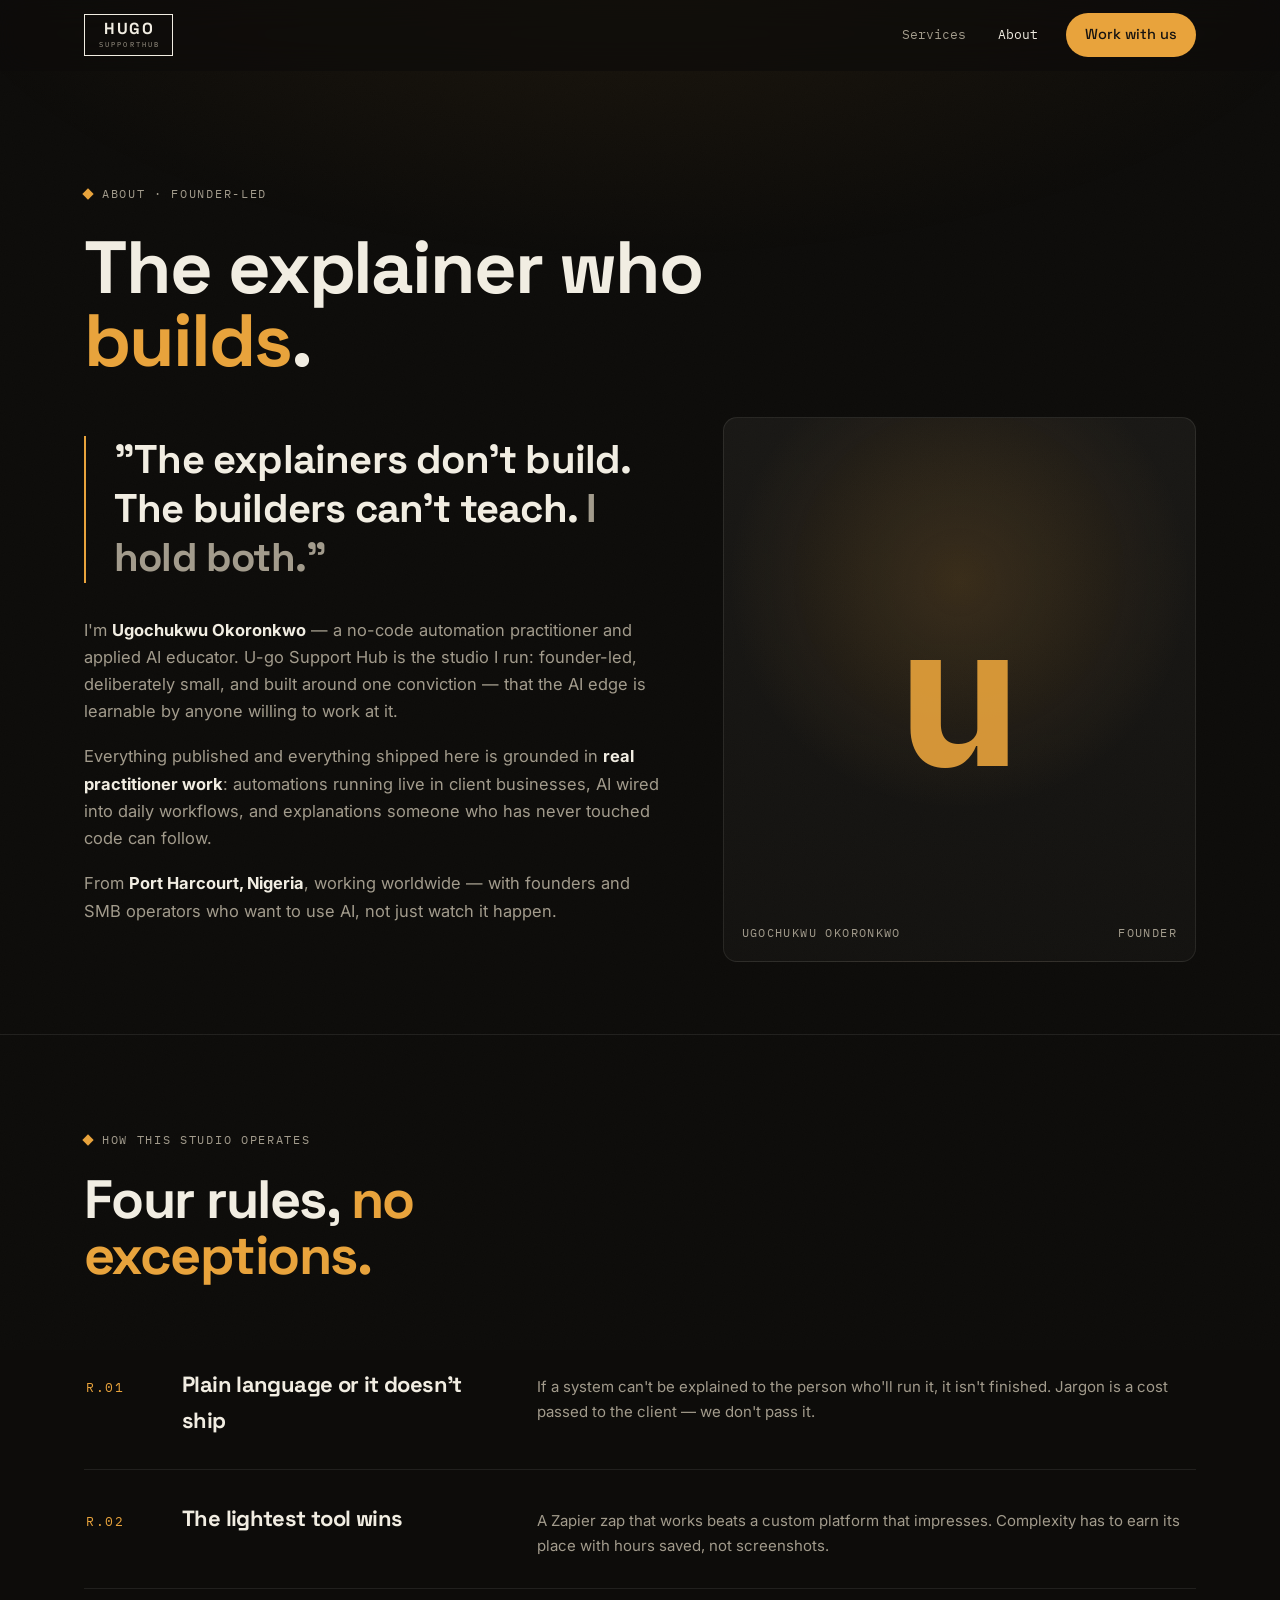
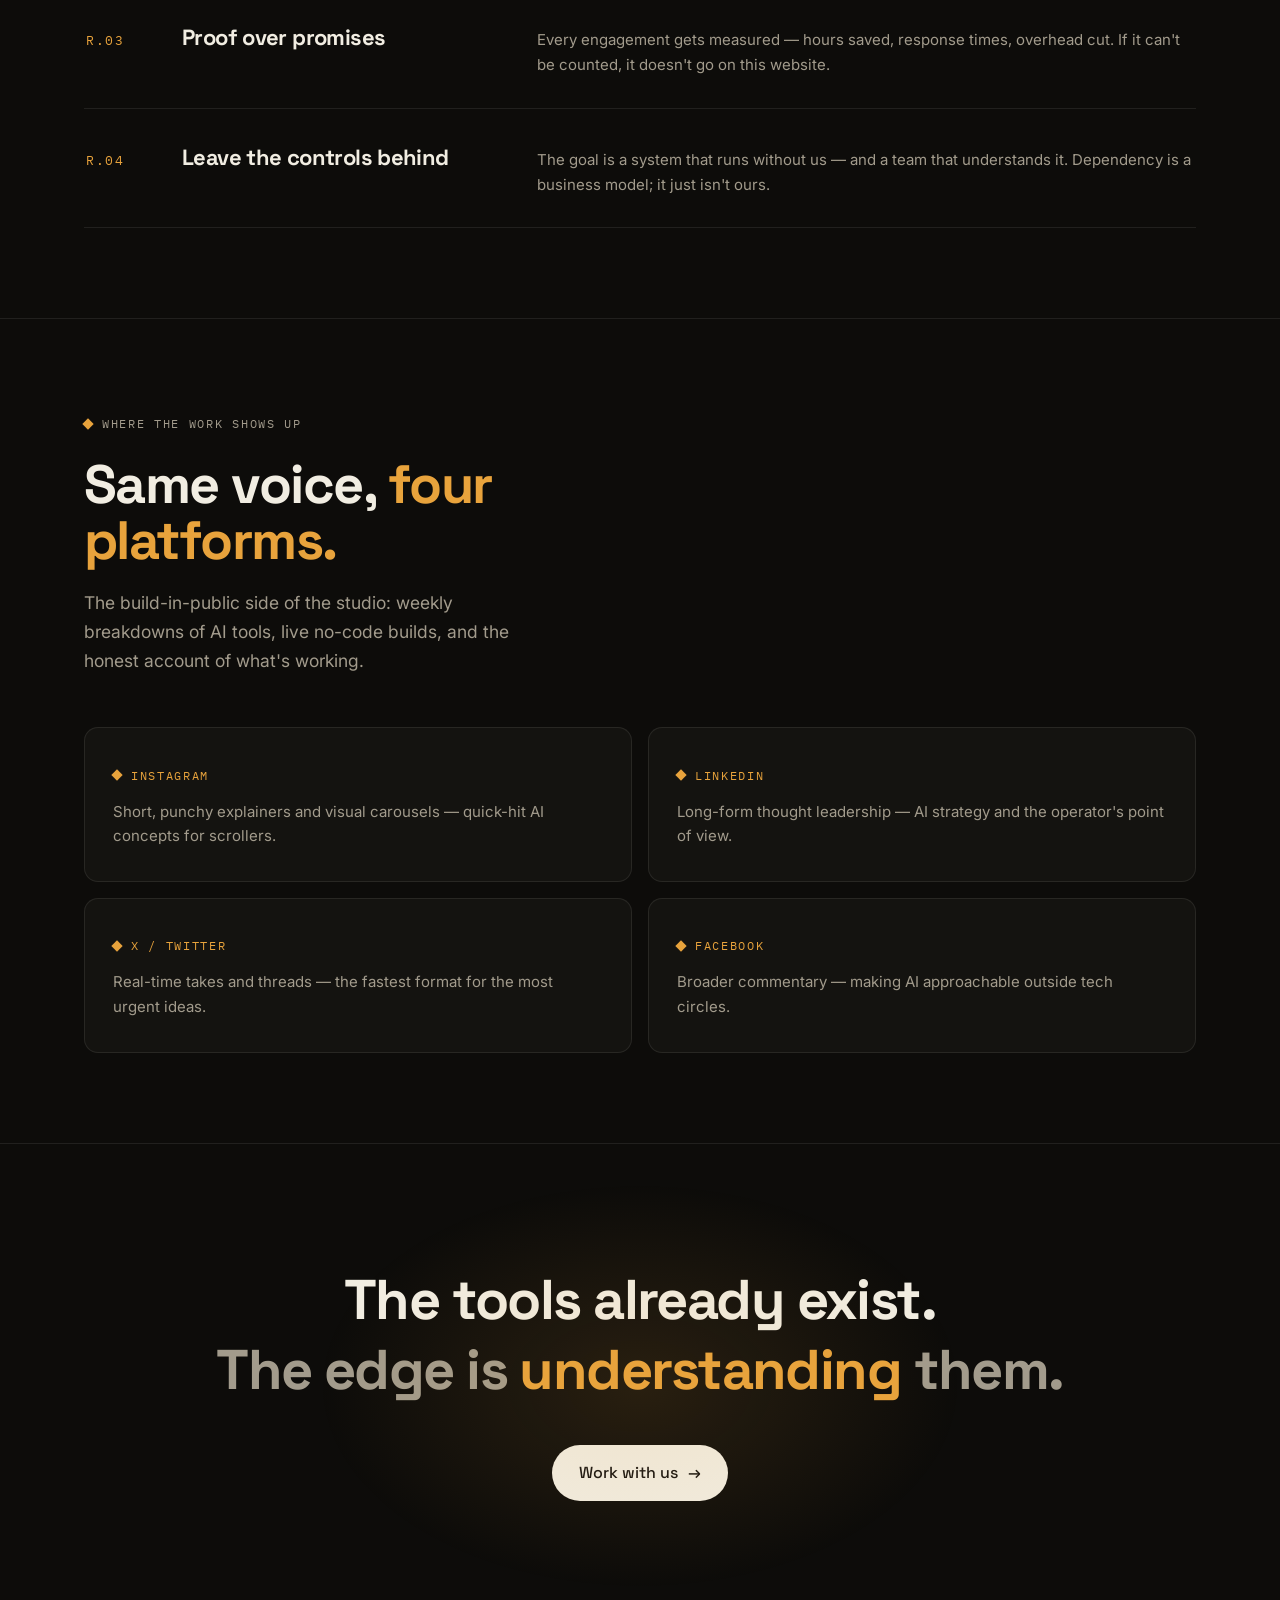
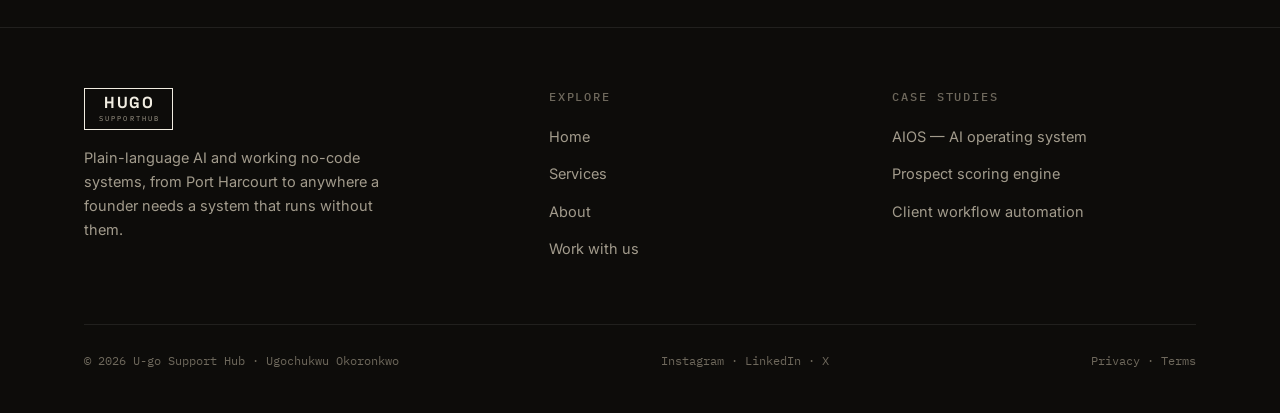
==== about.html @ bcd283c1 "Initial commit: Hugo SupportHub studio site Multi-page static site (no build step): Home, Services, " ====
<!DOCTYPE html>
<html lang="en">
<head>
<meta charset="UTF-8">
<meta name="viewport" content="width=device-width, initial-scale=1.0">
<title>About — U-go Support Hub</title>
<meta name="description" content="U-go Support Hub is founder-led by Ugochukwu Okoronkwo — an AI explainer and no-code builder helping operators use AI, not just read about it.">
<meta name="theme-color" content="#0D0C0A">
<link rel="icon" href="data:image/svg+xml,%3Csvg xmlns='http://www.w3.org/2000/svg' viewBox='0 0 100 100'%3E%3Crect width='100' height='100' rx='22' fill='%230D0C0A'/%3E%3Ctext x='50' y='68' font-family='monospace' font-size='52' font-weight='700' text-anchor='middle' fill='%23E8A33C'%3Eu%3C/text%3E%3C/svg%3E">
<link rel="preconnect" href="https://fonts.googleapis.com">
<link rel="preconnect" href="https://fonts.gstatic.com" crossorigin>
<link href="https://fonts.googleapis.com/css2?family=Space+Grotesk:wght@500;700&family=Inter:wght@400;500;600&family=IBM+Plex+Mono:wght@400;500&display=swap" rel="stylesheet">
<link rel="stylesheet" href="/assets/site.css">
</head>
<body>

<header>
  <div class="wrap nav">
    <a class="logo" href="/" aria-label="Hugo SupportHub — home"><span class="logo-frame"><b>HUGO</b><i>SUPPORTHUB</i></span></a>
    <nav class="nav-links" aria-label="Main">
      <a href="/services">Services</a>
      <a href="/about">About</a>
      <a class="nav-cta" href="/work-with-us">Work with us</a>
    </nav>
    <button class="menu-btn" type="button" aria-label="Open menu" aria-expanded="false" aria-controls="menuOverlay">
      <i></i><i></i><i></i>
    </button>
  </div>
</header>

<div class="menu-overlay" id="menuOverlay">
  <a href="/">Home</a>
  <a href="/services">Services</a>
  <a href="/about">About</a>
  <a class="m-cta" href="/work-with-us">Work with us →</a>
  <div class="m-foot"><span>HUGO SUPPORTHUB</span><span>PORT HARCOURT → WORLDWIDE</span></div>
</div>

<main>

  <section class="page-hero">
    <div class="wrap">
      <span class="eyebrow rv">About · founder-led</span>
      <h1 class="h-display rv rv-d1">The explainer who <em>builds</em>.</h1>
      <div class="about-hero-grid">
        <div class="rv rv-d2">
          <blockquote class="pull">"The explainers don't build. The builders can't teach. <span>I hold both."</span></blockquote>
          <div class="bio" style="margin-top:34px">
            <p>I'm <strong>Ugochukwu Okoronkwo</strong> — a no-code automation practitioner and applied AI educator. U-go Support Hub is the studio I run: founder-led, deliberately small, and built around one conviction — that the AI edge is learnable by anyone willing to work at it.</p>
            <p>Everything published and everything shipped here is grounded in <strong>real practitioner work</strong>: automations running live in client businesses, AI wired into daily workflows, and explanations someone who has never touched code can follow.</p>
            <p>From <strong>Port Harcourt, Nigeria</strong>, working worldwide — with founders and SMB operators who want to use AI, not just watch it happen.</p>
          </div>
        </div>
        <div class="portrait rv rv-d3" aria-hidden="true">
          <span class="big-u">u</span>
          <span class="tag"><span>UGOCHUKWU OKORONKWO</span><span>FOUNDER</span></span>
        </div>
      </div>
    </div>
  </section>

  <section>
    <div class="wrap">
      <div class="sec-head rv">
        <span class="eyebrow">How this studio operates</span>
        <h2 class="h-sec">Four rules, <em>no exceptions.</em></h2>
      </div>
      <div class="values">
        <div class="value-row rv"><span class="vn">R.01</span><h3>Plain language or it doesn't ship</h3><p>If a system can't be explained to the person who'll run it, it isn't finished. Jargon is a cost passed to the client — we don't pass it.</p></div>
        <div class="value-row rv"><span class="vn">R.02</span><h3>The lightest tool wins</h3><p>A Zapier zap that works beats a custom platform that impresses. Complexity has to earn its place with hours saved, not screenshots.</p></div>
        <div class="value-row rv"><span class="vn">R.03</span><h3>Proof over promises</h3><p>Every engagement gets measured — hours saved, response times, overhead cut. If it can't be counted, it doesn't go on this website.</p></div>
        <div class="value-row rv"><span class="vn">R.04</span><h3>Leave the controls behind</h3><p>The goal is a system that runs without us — and a team that understands it. Dependency is a business model; it just isn't ours.</p></div>
      </div>
    </div>
  </section>

  <section>
    <div class="wrap">
      <div class="sec-head rv">
        <span class="eyebrow">Where the work shows up</span>
        <h2 class="h-sec">Same voice, <em>four platforms.</em></h2>
        <p class="lede">The build-in-public side of the studio: weekly breakdowns of AI tools, live no-code builds, and the honest account of what's working.</p>
      </div>
      <div class="grid-2">
        <a class="card rv rv-d1" href="https://www.instagram.com/hugo_light_of_the_world" target="_blank" rel="noopener"><span class="eyebrow" style="color:var(--accent)">Instagram</span><p class="lede" style="margin-top:12px;font-size:15px">Short, punchy explainers and visual carousels — quick-hit AI concepts for scrollers.</p></a>
        <a class="card rv rv-d2" href="https://www.linkedin.com/in/ugochukwuokoronkwo" target="_blank" rel="noopener"><span class="eyebrow" style="color:var(--accent)">LinkedIn</span><p class="lede" style="margin-top:12px;font-size:15px">Long-form thought leadership — AI strategy and the operator's point of view.</p></a>
        <a class="card rv rv-d3" href="https://x.com/HugobossSleek" target="_blank" rel="noopener"><span class="eyebrow" style="color:var(--accent)">X / Twitter</span><p class="lede" style="margin-top:12px;font-size:15px">Real-time takes and threads — the fastest format for the most urgent ideas.</p></a>
        <a class="card rv rv-d4" href="https://www.facebook.com/share/18KutYke1B/" target="_blank" rel="noopener"><span class="eyebrow" style="color:var(--accent)">Facebook</span><p class="lede" style="margin-top:12px;font-size:15px">Broader commentary — making AI approachable outside tech circles.</p></a>
      </div>
    </div>
  </section>

  <!-- CTA BAND -->
  <section class="cta-band">
    <div class="wrap rv">
      <h2>The tools already exist.</h2>
      <h2>The edge is <em>understanding</em> them.</h2>
      <a class="btn btn-primary" href="/work-with-us">Work with us <span class="arr">→</span></a>
    </div>
  </section>

</main>

<footer>
  <div class="wrap">
    <div class="foot-grid">
      <div class="foot-brand foot">
        <a class="logo" href="/" aria-label="Hugo SupportHub — home"><span class="logo-frame"><b>HUGO</b><i>SUPPORTHUB</i></span></a>
        <p>Plain-language AI and working no-code systems, from Port Harcourt to anywhere a founder needs a system that runs without them.</p>
      </div>
      <div class="foot">
        <h4>Explore</h4>
        <ul>
          <li><a href="/">Home</a></li>
          <li><a href="/services">Services</a></li>
          <li><a href="/about">About</a></li>
          <li><a href="/work-with-us">Work with us</a></li>
        </ul>
      </div>
      <div class="foot">
        <h4>Case studies</h4>
        <ul>
          <li><a href="/case-study/aios">AIOS — AI operating system</a></li>
          <li><a href="/case-study/prospect-scoring">Prospect scoring engine</a></li>
          <li><a href="/case-study/client-workflows">Client workflow automation</a></li>
        </ul>
      </div>
    </div>
    <div class="foot-base">
      <span>© 2026 U-go Support Hub · Ugochukwu Okoronkwo</span>
      <span>
        <a href="https://www.instagram.com/hugo_light_of_the_world" target="_blank" rel="noopener">Instagram</a> ·
        <a href="https://www.linkedin.com/in/ugochukwuokoronkwo" target="_blank" rel="noopener">LinkedIn</a> ·
        <a href="https://x.com/HugobossSleek" target="_blank" rel="noopener">X</a>
      </span>
      <span><a href="/privacy">Privacy</a> · <a href="/terms">Terms</a></span>
    </div>
  </div>
</footer>

<script src="/assets/site.js"></script>
</body>
</html>
---- assets/site.css ----
/* ============================================================
   U-GO SUPPORT HUB — design system
   Warm charcoal · cream · amber. Space Grotesk / Inter / Plex Mono.
   Shared by every page; page-specific rules live at the bottom.
   ============================================================ */
:root{
  --bg:#0D0C0A;
  --bg-2:#12100C;
  --panel:rgba(241,237,226,.03);
  --panel-2:rgba(241,237,226,.055);
  --line:rgba(241,237,226,.09);
  --line-strong:rgba(241,237,226,.18);
  --cream:#F1EDE2;
  --muted:#A29B8C;
  --muted-2:#6E685C;
  --accent:#E8A33C;
  --accent-deep:#C77F1B;
  --accent-soft:rgba(232,163,60,.10);
  --accent-line:rgba(232,163,60,.38);

  --display:'Space Grotesk',system-ui,sans-serif;
  --body:'Inter',system-ui,-apple-system,sans-serif;
  --mono:'IBM Plex Mono',ui-monospace,'SF Mono',monospace;

  --max:1200px;
  --pad:clamp(20px,5vw,44px);
  --r:14px;
  --ease:cubic-bezier(.22,1,.36,1);
}
*{margin:0;padding:0;box-sizing:border-box}
html{scroll-behavior:smooth;-webkit-text-size-adjust:100%}
@media (prefers-reduced-motion:reduce){
  html{scroll-behavior:auto}
  *,*::before,*::after{animation:none!important;transition:none!important}
}
body{
  background:var(--bg);color:var(--cream);
  font-family:var(--body);font-size:16.5px;line-height:1.65;
  -webkit-font-smoothing:antialiased;overflow-x:hidden;
}
::selection{background:var(--accent);color:#181206}
img,svg{display:block;max-width:100%}
a{color:inherit;text-decoration:none}
button{font:inherit;color:inherit;background:none;border:none;cursor:pointer}
a:focus-visible,button:focus-visible,input:focus-visible,select:focus-visible,textarea:focus-visible{
  outline:2px solid var(--accent);outline-offset:3px;border-radius:6px;
}
.wrap{max-width:var(--max);margin:0 auto;padding-left:var(--pad);padding-right:var(--pad)}

/* film grain + top warmth — the room tone of the whole site */
body::before{
  content:"";position:fixed;inset:0;z-index:0;pointer-events:none;
  background:radial-gradient(90% 55% at 50% -5%,rgba(232,163,60,.07),transparent 62%);
}
body::after{
  content:"";position:fixed;inset:-50%;z-index:0;pointer-events:none;opacity:.30;
  background-image:url("data:image/svg+xml,%3Csvg xmlns='http://www.w3.org/2000/svg' width='240' height='240'%3E%3Cfilter id='n'%3E%3CfeTurbulence type='fractalNoise' baseFrequency='.9' numOctaves='2' stitchTiles='stitch'/%3E%3CfeColorMatrix values='0 0 0 0 0.95 0 0 0 0 0.93 0 0 0 0 0.88 0 0 0 .05 0'/%3E%3C/filter%3E%3Crect width='240' height='240' filter='url(%23n)'/%3E%3C/svg%3E");
  animation:grain 1.4s steps(4) infinite;
}
@keyframes grain{
  0%,100%{transform:translate(0,0)}25%{transform:translate(-2%,1.6%)}
  50%{transform:translate(1.4%,-1.2%)}75%{transform:translate(-1%, -2%)}
}
header,main,footer{position:relative;z-index:1}

/* ---------- type ---------- */
h1,h2,h3{font-family:var(--display);font-weight:700;letter-spacing:-.028em}
.eyebrow{
  display:inline-flex;align-items:center;gap:10px;
  font-family:var(--mono);font-size:12px;letter-spacing:.14em;text-transform:uppercase;
  color:var(--muted);
}
.eyebrow::before{
  content:"";width:8px;height:8px;background:var(--accent);
  transform:rotate(45deg);flex:0 0 8px;
}
.h-display{font-size:clamp(42px,7vw,88px);line-height:.98}
.h-sec{font-size:clamp(30px,4.4vw,54px);line-height:1.04;margin-top:20px}
.h-sec em,.h-display em{font-style:normal;color:var(--accent)}
.lede{margin-top:20px;max-width:60ch;color:var(--muted);font-size:17.5px}
.lede strong{color:var(--cream);font-weight:600}

/* ---------- buttons ---------- */
.btn{
  display:inline-flex;align-items:center;gap:10px;
  font-family:var(--display);font-weight:500;font-size:16px;letter-spacing:0;
  padding:14px 26px;border-radius:999px;border:1px solid transparent;
  transition:transform .2s var(--ease),background .2s,border-color .2s,color .2s,box-shadow .2s;
}
.btn .arr{transition:transform .2s var(--ease)}
.btn:hover .arr{transform:translateX(4px)}
.btn-primary{background:var(--cream);color:#161310}
.btn-primary:hover{background:#fff;transform:translateY(-2px);box-shadow:0 16px 40px rgba(0,0,0,.5)}
.btn-ghost{border-color:var(--line-strong);color:var(--cream);background:transparent}
.btn-ghost:hover{border-color:var(--accent-line);color:var(--accent)}

/* ---------- header / nav ---------- */
header{
  position:sticky;top:0;z-index:70;
  background:rgba(13,12,10,.7);backdrop-filter:blur(16px) saturate(130%);
  border-bottom:1px solid transparent;transition:border-color .25s;
}
header.scrolled{border-bottom-color:var(--line)}
.nav{display:flex;align-items:center;justify-content:space-between;height:70px}
.logo{display:flex;align-items:center}
.logo-frame{
  display:flex;flex-direction:column;align-items:center;
  border:1.5px solid var(--cream);padding:6px 14px 7px;line-height:1;
  transition:border-color .2s,transform .2s var(--ease);
}
.logo:hover .logo-frame{border-color:var(--accent);transform:translateY(-1px)}
.logo-frame b{font-family:var(--display);font-weight:700;font-size:16px;letter-spacing:.10em;margin-right:-.10em}
.logo-frame i{font-style:normal;font-family:var(--mono);font-size:7px;letter-spacing:.30em;color:var(--muted);margin-top:4px;margin-right:-.30em}
.nav-links{display:flex;align-items:center;gap:4px}
.nav-links a:not(.nav-cta){
  font-family:var(--mono);font-size:13px;color:var(--muted);
  padding:9px 14px;border-radius:9px;transition:color .15s,background .15s;
}
.nav-links a:not(.nav-cta):hover{color:var(--cream);background:var(--panel)}
.nav-links a.active{color:var(--cream)}
.nav-cta{
  font-family:var(--display);font-weight:500;font-size:14.5px;
  color:#161310;background:var(--accent);
  padding:10px 19px;border-radius:999px;margin-left:10px;
  transition:transform .18s var(--ease),background .18s;
}
.nav-cta:hover{background:#F4B558;transform:translateY(-1px)}

/* hamburger → X morph */
.menu-btn{
  display:none;width:42px;height:42px;border-radius:11px;margin-left:12px;
  border:1px solid var(--line);background:var(--panel);
  place-items:center;position:relative;z-index:90;
}
.menu-btn i{
  position:absolute;left:11px;right:11px;height:1.8px;background:var(--cream);
  border-radius:2px;transition:transform .32s var(--ease),opacity .2s;
}
.menu-btn i:nth-child(1){top:14px}
.menu-btn i:nth-child(2){top:20px}
.menu-btn i:nth-child(3){top:26px}
body.menu-open .menu-btn i:nth-child(1){transform:translateY(6px) rotate(45deg)}
body.menu-open .menu-btn i:nth-child(2){opacity:0}
body.menu-open .menu-btn i:nth-child(3){transform:translateY(-6px) rotate(-45deg)}

/* fullscreen overlay menu */
.menu-overlay{
  position:fixed;inset:0;z-index:80;background:rgba(13,12,10,.97);
  backdrop-filter:blur(20px);
  display:flex;flex-direction:column;justify-content:center;padding:0 var(--pad);
  opacity:0;visibility:hidden;transition:opacity .35s var(--ease),visibility 0s .35s;
}
body.menu-open .menu-overlay{opacity:1;visibility:visible;transition:opacity .35s var(--ease)}
.menu-overlay a{
  font-family:var(--display);font-weight:700;letter-spacing:-.02em;
  font-size:clamp(34px,9vw,56px);line-height:1.28;color:var(--muted);
  transform:translateY(26px);opacity:0;
  transition:transform .5s var(--ease),opacity .5s var(--ease),color .2s;
}
.menu-overlay a:hover,.menu-overlay a.active{color:var(--cream)}
.menu-overlay a.m-cta{color:var(--accent)}
body.menu-open .menu-overlay a{transform:none;opacity:1}
body.menu-open .menu-overlay a:nth-child(1){transition-delay:.06s}
body.menu-open .menu-overlay a:nth-child(2){transition-delay:.12s}
body.menu-open .menu-overlay a:nth-child(3){transition-delay:.18s}
body.menu-open .menu-overlay a:nth-child(4){transition-delay:.24s}
body.menu-open .menu-overlay a:nth-child(5){transition-delay:.30s}
.menu-overlay .m-foot{
  position:absolute;bottom:34px;left:var(--pad);right:var(--pad);
  display:flex;justify-content:space-between;gap:14px;flex-wrap:wrap;
  font-family:var(--mono);font-size:12px;color:var(--muted-2);letter-spacing:.08em;
}
@media(max-width:860px){
  .nav-links{display:none}
  .menu-btn{display:grid}
}

/* ---------- sections ---------- */
section{padding:clamp(72px,10vh,120px) 0;border-bottom:1px solid var(--line)}
.sec-head{max-width:46ch}
.sec-head.center{margin:0 auto;text-align:center}
.center .lede{margin-left:auto;margin-right:auto}

/* ---------- reveal system ---------- */
.rv{opacity:0;transform:translateY(30px);transition:opacity .85s var(--ease),transform .85s var(--ease)}
.rv.in{opacity:1;transform:none}
.rv-d1{transition-delay:.08s}.rv-d2{transition-delay:.16s}
.rv-d3{transition-delay:.24s}.rv-d4{transition-delay:.32s}
@media (prefers-reduced-motion:reduce){.rv{opacity:1;transform:none}}

/* ---------- ticker ---------- */
.ticker{
  border-top:1px solid var(--line);border-bottom:1px solid var(--line);
  overflow:hidden;padding:17px 0;white-space:nowrap;
  -webkit-mask-image:linear-gradient(90deg,transparent,#000 10%,#000 90%,transparent);
          mask-image:linear-gradient(90deg,transparent,#000 10%,#000 90%,transparent);
}
.ticker-track{display:inline-block;animation:tick 40s linear infinite}
.ticker:hover .ticker-track{animation-play-state:paused}
.ticker-track span{
  font-family:var(--mono);font-size:13px;letter-spacing:.12em;color:var(--muted-2);
  text-transform:uppercase;
}
.ticker-track i{font-style:normal;color:var(--accent);margin:0 20px}
@keyframes tick{from{transform:translateX(0)}to{transform:translateX(-50%)}}

/* ---------- cards ---------- */
.card{
  background:var(--panel);border:1px solid var(--line);border-radius:var(--r);
  padding:32px 28px;transition:transform .25s var(--ease),border-color .25s,background .25s;
}
.card:hover{transform:translateY(-4px);border-color:var(--line-strong);background:var(--panel-2)}
.grid-3{display:grid;grid-template-columns:repeat(3,1fr);gap:16px;margin-top:52px}
.grid-2{display:grid;grid-template-columns:1fr 1fr;gap:16px;margin-top:52px}
@media(max-width:900px){.grid-3{grid-template-columns:1fr}.grid-2{grid-template-columns:1fr}}

/* ---------- stats ---------- */
.stats{display:grid;grid-template-columns:repeat(4,1fr);gap:0;margin-top:56px;border:1px solid var(--line);border-radius:var(--r);overflow:hidden}
.stats>div{padding:34px 26px;border-left:1px solid var(--line)}
.stats>div:first-child{border-left:none}
.stats .num{font-family:var(--display);font-weight:700;font-size:clamp(34px,3.6vw,50px);letter-spacing:-.03em;color:var(--accent)}
.stats .lbl{font-family:var(--mono);font-size:12px;letter-spacing:.1em;text-transform:uppercase;color:var(--muted);margin-top:8px}
@media(max-width:900px){
  .stats{grid-template-columns:1fr 1fr}
  .stats>div:nth-child(3){border-left:none}
  .stats>div:nth-child(n+3){border-top:1px solid var(--line)}
}

/* ---------- FAQ accordion ---------- */
.faq{margin-top:52px;border-top:1px solid var(--line)}
.faq-item{border-bottom:1px solid var(--line)}
.faq-q{
  width:100%;display:flex;align-items:center;justify-content:space-between;gap:20px;
  text-align:left;padding:26px 4px;
  font-family:var(--display);font-weight:500;font-size:clamp(17px,2vw,21px);letter-spacing:-.01em;
  transition:color .2s;
}
.faq-q:hover{color:var(--accent)}
.faq-q .ind{
  flex:0 0 34px;height:34px;border:1px solid var(--line-strong);border-radius:50%;
  display:grid;place-items:center;position:relative;transition:transform .35s var(--ease),border-color .2s;
}
.faq-q .ind::before,.faq-q .ind::after{
  content:"";position:absolute;background:var(--cream);transition:background .2s;
}
.faq-q .ind::before{width:12px;height:1.6px}
.faq-q .ind::after{width:1.6px;height:12px}
.faq-item.open .faq-q .ind{transform:rotate(135deg);border-color:var(--accent-line)}
.faq-item.open .faq-q .ind::before,.faq-item.open .faq-q .ind::after{background:var(--accent)}
.faq-a{max-height:0;overflow:hidden;transition:max-height .45s var(--ease)}
.faq-a p{padding:0 4px 28px;color:var(--muted);max-width:68ch}
.faq-a p strong{color:var(--cream)}

/* ---------- CTA band (every page, pre-footer) ---------- */
.cta-band{text-align:center;padding:clamp(90px,14vh,150px) 0;border-bottom:1px solid var(--line);position:relative;overflow:hidden}
.cta-band::before{
  content:"";position:absolute;left:50%;top:50%;transform:translate(-50%,-50%);
  width:min(920px,120vw);height:120%;pointer-events:none;
  background:radial-gradient(closest-side,rgba(232,163,60,.13),transparent 70%);
}
.cta-band h2{font-size:clamp(30px,4.6vw,56px);line-height:1.08;max-width:24ch;margin:0 auto}
.cta-band h2+h2{color:var(--muted);margin-top:10px}
.cta-band h2 em{font-style:normal;color:var(--accent)}
.cta-band .btn{margin-top:44px}

/* ---------- footer ---------- */
footer{padding:60px 0 42px}
.foot-grid{display:grid;grid-template-columns:1.4fr 1fr 1fr;gap:40px}
.foot-brand p{color:var(--muted);font-size:14.5px;max-width:34ch;margin-top:16px}
.foot h4{font-family:var(--mono);font-size:11.5px;font-weight:500;letter-spacing:.16em;text-transform:uppercase;color:var(--muted-2);margin-bottom:16px}
.foot ul{list-style:none}
.foot li{margin-bottom:10px}
.foot li a{font-size:14.5px;color:var(--muted);transition:color .15s}
.foot li a:hover{color:var(--accent)}
.foot-base{
  display:flex;justify-content:space-between;gap:16px;flex-wrap:wrap;
  margin-top:52px;padding-top:26px;border-top:1px solid var(--line);
  font-family:var(--mono);font-size:12px;color:var(--muted-2);
}
.foot-base a{color:var(--muted-2)}
.foot-base a:hover{color:var(--accent)}
@media(max-width:760px){.foot-grid{grid-template-columns:1fr;gap:34px}}

/* ============================================================
   HOME
   ============================================================ */
.hero{
  min-height:calc(88svh - 70px);display:grid;align-items:center;
  padding:clamp(56px,8vh,96px) 0;border-bottom:1px solid var(--line);position:relative;
}
.hero .h-display{max-width:14ch;margin-top:26px}
.hero .lede{font-size:clamp(17px,1.6vw,20px)}
.hero-ctas{display:flex;gap:14px;flex-wrap:wrap;margin-top:40px}
.hero-side{
  position:absolute;right:var(--pad);bottom:clamp(48px,7vh,80px);
  font-family:var(--mono);font-size:12px;letter-spacing:.1em;color:var(--muted-2);
  text-align:right;line-height:2.1;text-transform:uppercase;
}
.hero-side b{color:var(--muted);font-weight:500}
@media(max-width:900px){.hero-side{display:none}}

/* staggered word reveal in hero h1 */
.hero .h-display .w{display:inline-block;overflow:hidden;vertical-align:bottom}
.hero .h-display .w>span{display:inline-block;transform:translateY(110%);transition:transform .9s var(--ease);transition-delay:calc(var(--i)*.07s)}
body.ready .hero .h-display .w>span{transform:none}
@media (prefers-reduced-motion:reduce){.hero .h-display .w>span{transform:none}}

/* story: oversized stacked lines */
.story .line{
  font-family:var(--display);font-weight:700;letter-spacing:-.028em;
  font-size:clamp(28px,5vw,62px);line-height:1.12;
  color:var(--muted-2);max-width:22ch;
  opacity:.22;transform:translateY(22px);
  transition:opacity .7s var(--ease),transform .7s var(--ease),color .7s var(--ease);
}
.story .line+.line{margin-top:30px}
.story .line.in{opacity:1;transform:none;color:var(--cream)}
.story .line.pivot.in{color:var(--accent)}
.story .line small{display:block;font-family:var(--mono);font-weight:400;font-size:13px;letter-spacing:.12em;text-transform:uppercase;color:var(--muted-2);margin-bottom:12px}

/* pillars */
.pillar-card{display:flex;flex-direction:column;padding:0;overflow:hidden}
.pillar-art{
  height:190px;border-bottom:1px solid var(--line);position:relative;
  background:linear-gradient(180deg,rgba(232,163,60,.045),transparent);
  display:grid;place-items:center;
}
.pillar-art svg{width:78%;height:78%;overflow:visible}
.pillar-body{padding:28px 26px 30px;display:flex;flex-direction:column;flex:1}
.pillar-body .step{font-family:var(--mono);font-size:12px;letter-spacing:.14em;color:var(--accent)}
.pillar-body h3{font-size:24px;margin:12px 0 10px}
.pillar-body p{color:var(--muted);font-size:15px;flex:1}
.pillar-body a{font-family:var(--mono);font-size:13px;color:var(--cream);margin-top:22px;display:inline-flex;gap:8px;align-items:center}
.pillar-body a:hover{color:var(--accent)}

/* pillar SVG animation primitives (run when .anim added) */
.draw{stroke-dasharray:var(--len,300);stroke-dashoffset:var(--len,300)}
.anim .draw{animation:draw 1.6s var(--ease) forwards}
@keyframes draw{to{stroke-dashoffset:0}}
.anim .blink{animation:blink 2.4s ease-in-out infinite}
@keyframes blink{0%,100%{opacity:1}50%{opacity:.25}}
.anim .floaty{animation:floaty 5s ease-in-out infinite}
@keyframes floaty{0%,100%{transform:translateY(0)}50%{transform:translateY(-7px)}}
.anim .spin-slow{animation:spinS 14s linear infinite;transform-origin:center;transform-box:fill-box}
@keyframes spinS{to{transform:rotate(360deg)}}

/* case-study preview cards */
.cs-card{padding:0;overflow:hidden;display:flex;flex-direction:column}
.cs-card .cs-top{
  padding:22px 26px;border-bottom:1px solid var(--line);
  display:flex;justify-content:space-between;align-items:center;
  font-family:var(--mono);font-size:12px;letter-spacing:.1em;color:var(--muted-2);text-transform:uppercase;
}
.cs-card .cs-top b{color:var(--accent);font-weight:500}
.cs-card .cs-body{padding:26px;display:flex;flex-direction:column;flex:1}
.cs-card h3{font-size:21px;line-height:1.25;letter-spacing:-.015em}
.cs-card p{color:var(--muted);font-size:14.5px;margin-top:12px;flex:1}
.cs-card .cs-metric{
  margin-top:24px;padding-top:20px;border-top:1px dashed var(--line);
  font-family:var(--mono);font-size:13px;color:var(--muted);
}
.cs-card .cs-metric b{color:var(--accent);font-weight:500;font-size:19px;margin-right:8px}
.cs-card .go{font-family:var(--mono);font-size:13px;color:var(--cream);margin-top:20px;display:flex;gap:8px;align-items:center}
.cs-card:hover .go{color:var(--accent)}

/* ============================================================
   SERVICES
   ============================================================ */
.page-hero{padding:clamp(80px,12vh,130px) 0 clamp(56px,8vh,90px);border-bottom:1px solid var(--line)}
.page-hero .h-display{max-width:17ch;margin-top:26px;font-size:clamp(38px,6vw,74px)}
.svc-jump{display:flex;gap:10px;flex-wrap:wrap;margin-top:38px}
.svc-jump a{
  font-family:var(--mono);font-size:13px;color:var(--muted);
  border:1px solid var(--line);border-radius:999px;padding:10px 18px;
  transition:color .2s,border-color .2s;
}
.svc-jump a:hover{color:var(--accent);border-color:var(--accent-line)}
.svc{scroll-margin-top:90px}
.svc-grid{display:grid;grid-template-columns:.9fr 1.1fr;gap:60px;align-items:start;margin-top:8px}
.svc-grid .sticky{position:sticky;top:110px}
.svc-num{font-family:var(--mono);font-size:13px;letter-spacing:.16em;color:var(--accent)}
.svc h2{font-size:clamp(34px,4.6vw,58px);margin-top:14px}
.svc .svc-tag{margin-top:18px;color:var(--muted);font-size:16.5px;max-width:44ch}
.svc-list{list-style:none;margin-top:6px}
.svc-list li{
  padding:24px 2px;border-bottom:1px solid var(--line);
  display:grid;grid-template-columns:30px 1fr;gap:16px;align-items:start;
}
.svc-list li .n{font-family:var(--mono);font-size:12px;color:var(--muted-2);padding-top:5px}
.svc-list li h4{font-family:var(--display);font-weight:500;font-size:18px;letter-spacing:-.01em}
.svc-list li p{color:var(--muted);font-size:14.5px;margin-top:6px}
.svc-out{
  margin-top:34px;padding:22px 24px;border:1px dashed var(--line-strong);border-radius:var(--r);
  font-family:var(--mono);font-size:13.5px;color:var(--muted);line-height:1.9;
}
.svc-out b{color:var(--accent);font-weight:500}
@media(max-width:900px){.svc-grid{grid-template-columns:1fr;gap:30px}.svc-grid .sticky{position:static}}

/* ============================================================
   ABOUT
   ============================================================ */
.about-hero-grid{display:grid;grid-template-columns:1.1fr .9fr;gap:60px;align-items:center;margin-top:40px}
.portrait{
  aspect-ratio:4/4.6;border-radius:var(--r);border:1px solid var(--line);
  background:
    radial-gradient(70% 60% at 50% 30%,rgba(232,163,60,.16),transparent 70%),
    linear-gradient(180deg,var(--panel-2),var(--panel));
  display:grid;place-items:center;position:relative;overflow:hidden;
}
.portrait .big-u{
  font-family:var(--mono);font-weight:700;font-size:clamp(120px,16vw,220px);color:var(--accent);
  line-height:1;opacity:.9;
}
.portrait .tag{
  position:absolute;bottom:18px;left:18px;right:18px;
  font-family:var(--mono);font-size:11.5px;letter-spacing:.12em;text-transform:uppercase;color:var(--muted);
  display:flex;justify-content:space-between;gap:10px;
}
blockquote.pull{
  font-family:var(--display);font-weight:700;font-size:clamp(26px,3.4vw,40px);line-height:1.22;letter-spacing:-.02em;
  border-left:2px solid var(--accent);padding-left:28px;
}
blockquote.pull span{color:var(--muted)}
.bio p{color:var(--muted);margin-bottom:18px;max-width:62ch}
.bio p strong{color:var(--cream)}
.values{margin-top:52px}
.value-row{
  display:grid;grid-template-columns:70px 1fr 2fr;gap:26px;align-items:baseline;
  padding:30px 2px;border-bottom:1px solid var(--line);
}
.value-row .vn{font-family:var(--mono);font-size:12.5px;color:var(--accent);letter-spacing:.12em}
.value-row h3{font-size:22px}
.value-row p{color:var(--muted);font-size:15px}
@media(max-width:900px){
  .about-hero-grid{grid-template-columns:1fr;gap:36px}
  .value-row{grid-template-columns:1fr;gap:8px}
}

/* ============================================================
   WORK WITH US (form)
   ============================================================ */
.ww-grid{display:grid;grid-template-columns:.85fr 1.15fr;gap:64px;margin-top:48px;align-items:start}
.ww-aside .card{padding:26px}
.ww-aside .card h3{font-size:17px;font-family:var(--display);font-weight:500}
.ww-aside .card p{color:var(--muted);font-size:14px;margin-top:8px}
.ww-aside .card+.card{margin-top:14px}
.ww-aside .k{font-family:var(--mono);font-size:11.5px;letter-spacing:.14em;text-transform:uppercase;color:var(--accent)}
form.lead{display:grid;gap:18px}
.field{display:grid;gap:8px}
.field label{font-family:var(--mono);font-size:12px;letter-spacing:.12em;text-transform:uppercase;color:var(--muted)}
.field input,.field select,.field textarea{
  background:var(--panel);border:1px solid var(--line);border-radius:11px;
  padding:15px 17px;color:var(--cream);font-family:var(--body);font-size:15.5px;
  transition:border-color .2s;width:100%;
}
.field textarea{min-height:130px;resize:vertical}
.field select{appearance:none;background-image:url("data:image/svg+xml,%3Csvg xmlns='http://www.w3.org/2000/svg' width='12' height='8'%3E%3Cpath d='M1 1l5 5 5-5' stroke='%23A29B8C' fill='none' stroke-width='1.6'/%3E%3C/svg%3E");background-repeat:no-repeat;background-position:right 16px center}
.field input:focus,.field select:focus,.field textarea:focus{border-color:var(--accent-line);outline:none}
.field input::placeholder,.field textarea::placeholder{color:var(--muted-2)}
.field-row{display:grid;grid-template-columns:1fr 1fr;gap:18px}
.form-msg{font-family:var(--mono);font-size:13.5px;display:none}
.form-msg.err{color:#E86A4C}
.thanks{display:none;border:1px solid var(--accent-line);border-radius:var(--r);padding:44px 38px;text-align:center;background:var(--accent-soft)}
.thanks h3{font-size:clamp(24px,3vw,32px)}
.thanks p{color:var(--muted);margin:14px auto 0;max-width:44ch}
.thanks .btn{margin-top:28px}
.ww-done .thanks{display:block}
.ww-done form.lead,.ww-done .form-note{display:none}
.form-note{font-family:var(--mono);font-size:12px;color:var(--muted-2)}
@media(max-width:900px){.ww-grid{grid-template-columns:1fr;gap:40px}.field-row{grid-template-columns:1fr}}

/* ============================================================
   CASE STUDY + legal prose
   ============================================================ */
.cs-hero{padding:clamp(80px,12vh,120px) 0 0;border-bottom:none}
.cs-hero h1{font-size:clamp(32px,5vw,60px);line-height:1.06;max-width:22ch;margin-top:24px}
.cs-meta{
  display:grid;grid-template-columns:repeat(3,1fr);gap:0;
  border:1px solid var(--line);border-radius:var(--r);overflow:hidden;
  margin:48px 0 0;
}
.cs-meta>div{padding:22px 24px;border-left:1px solid var(--line)}
.cs-meta>div:first-child{border-left:none}
.cs-meta .k{font-family:var(--mono);font-size:11px;letter-spacing:.14em;text-transform:uppercase;color:var(--muted-2)}
.cs-meta .v{font-family:var(--display);font-weight:500;font-size:16.5px;margin-top:7px}
@media(max-width:760px){.cs-meta{grid-template-columns:1fr}.cs-meta>div{border-left:none;border-top:1px solid var(--line)}.cs-meta>div:first-child{border-top:none}}
.prose{max-width:70ch}
.prose h2{font-size:clamp(24px,3vw,34px);margin:0 0 18px}
.prose p{color:var(--muted);margin-bottom:16px}
.prose p strong{color:var(--cream)}
.prose ul{margin:0 0 16px 20px;color:var(--muted)}
.prose li{margin-bottom:9px}
.prose li::marker{color:var(--accent)}
.cs-outcomes{display:grid;grid-template-columns:repeat(3,1fr);gap:14px;margin:10px 0 6px}
.cs-outcomes .card{padding:24px}
.cs-outcomes .num{font-family:var(--display);font-weight:700;font-size:32px;color:var(--accent);letter-spacing:-.02em}
.cs-outcomes .lbl{font-family:var(--mono);font-size:12px;letter-spacing:.08em;text-transform:uppercase;color:var(--muted);margin-top:6px}
@media(max-width:760px){.cs-outcomes{grid-template-columns:1fr}}
.cs-next{display:flex;justify-content:space-between;align-items:center;gap:20px;flex-wrap:wrap}
.cs-next a{font-family:var(--mono);font-size:13.5px;color:var(--muted)}
.cs-next a:hover{color:var(--accent)}
.legal p,.legal li{color:var(--muted);font-size:15px}
.legal h2{font-size:22px;margin:34px 0 12px}
.legal ul{margin:0 0 14px 20px}
.legal .updated{font-family:var(--mono);font-size:12.5px;color:var(--muted-2);margin-top:14px}
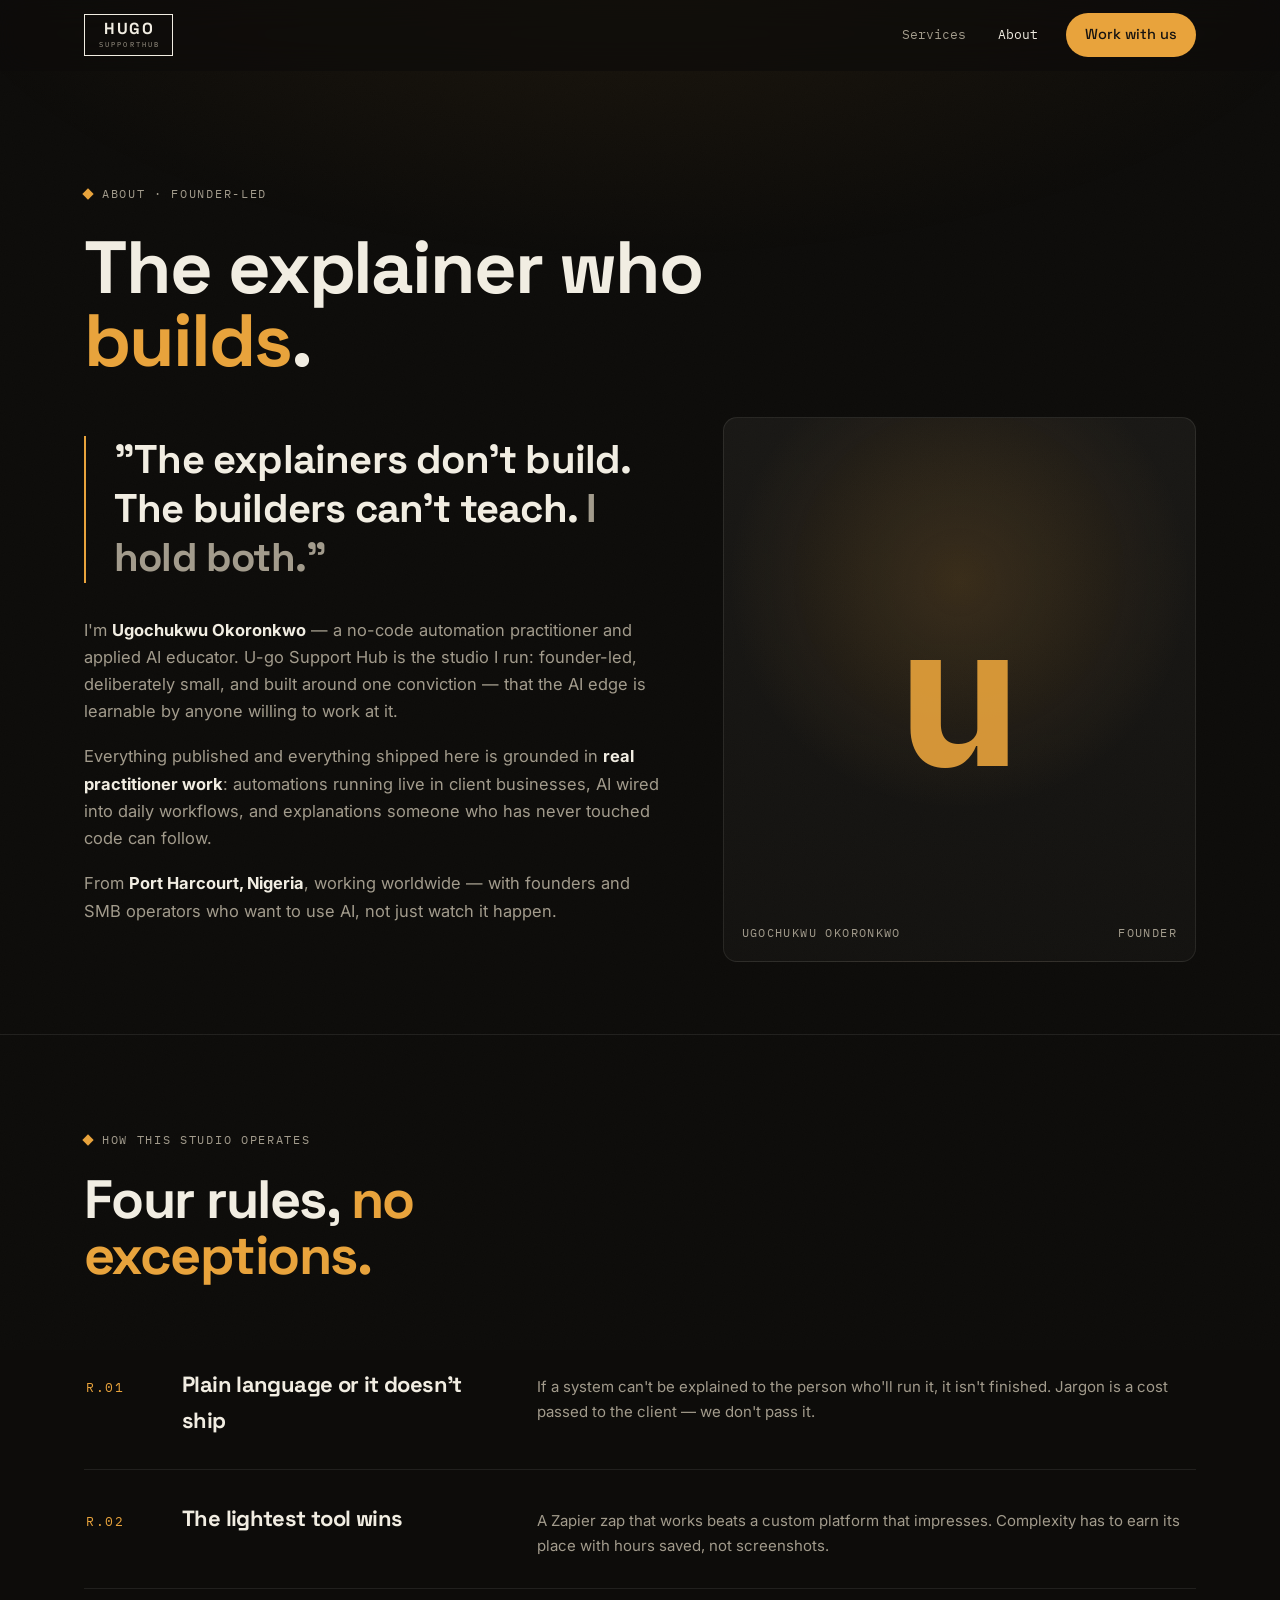
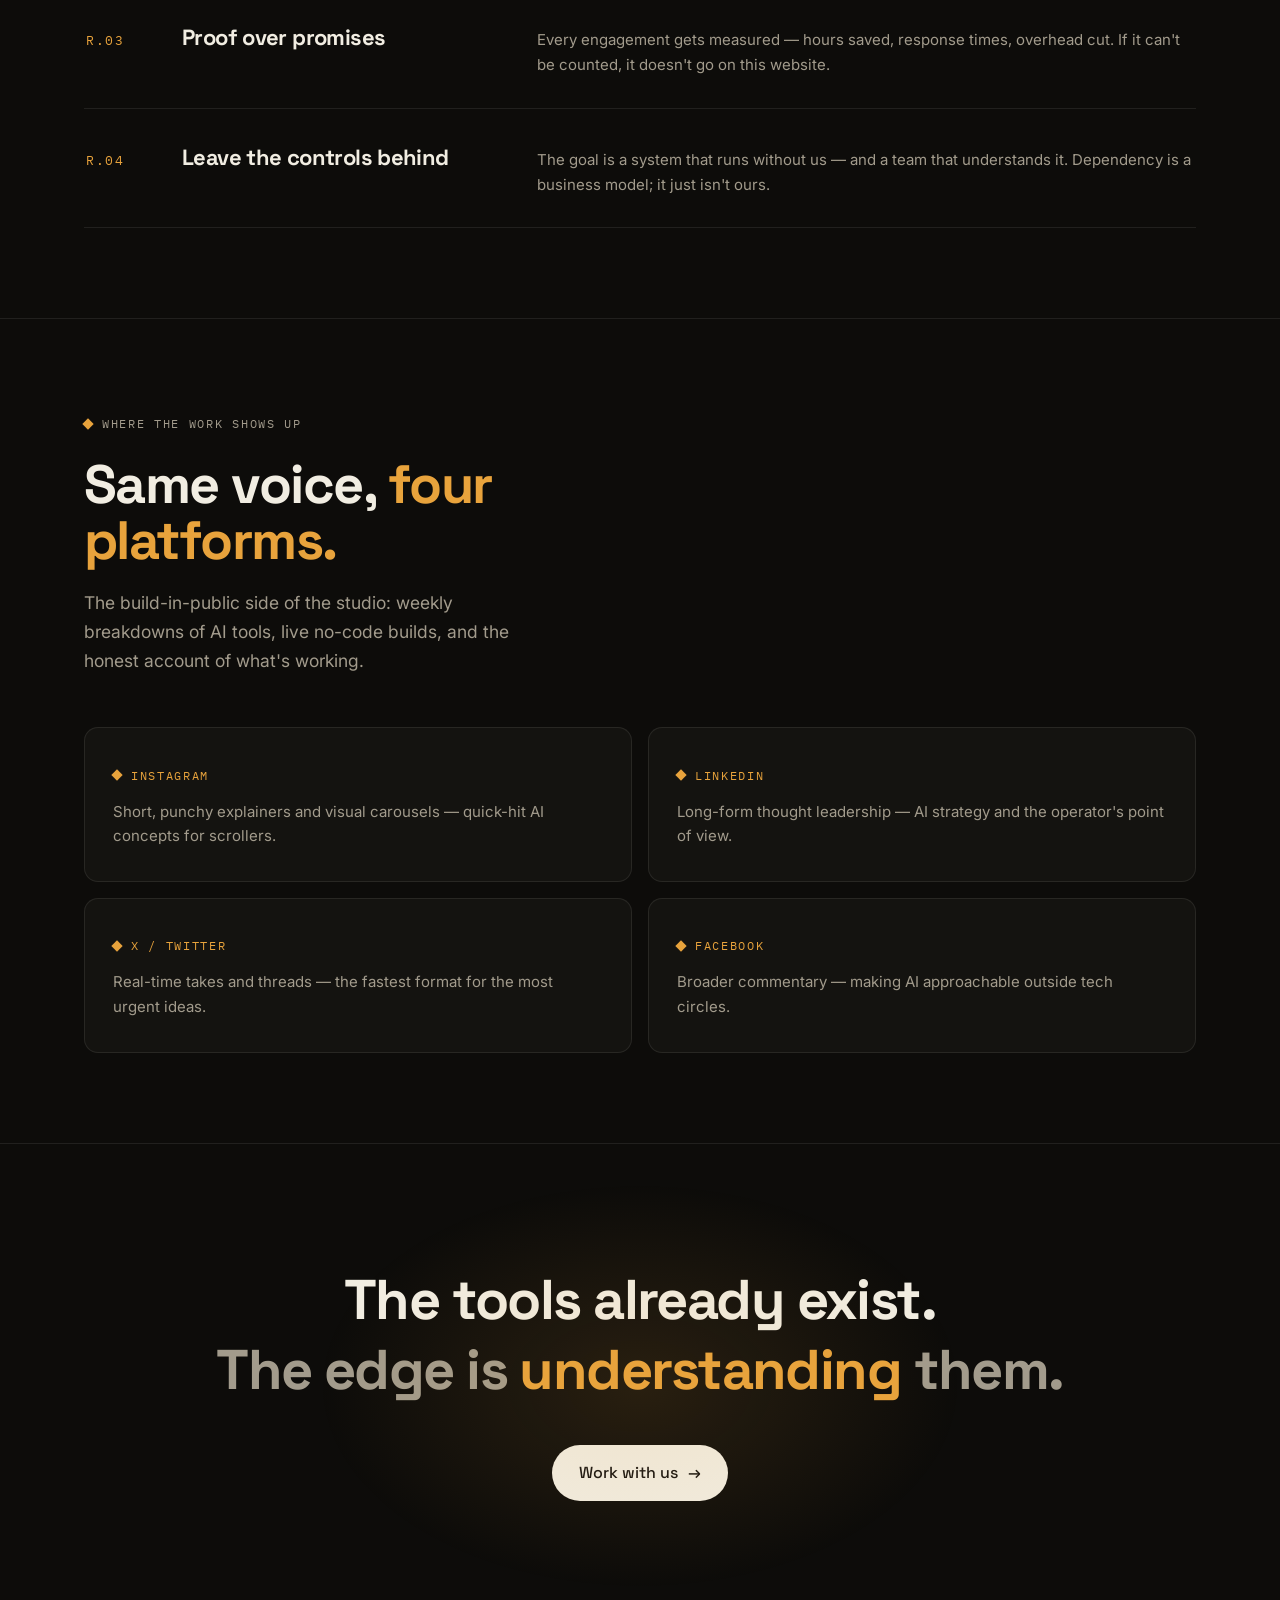
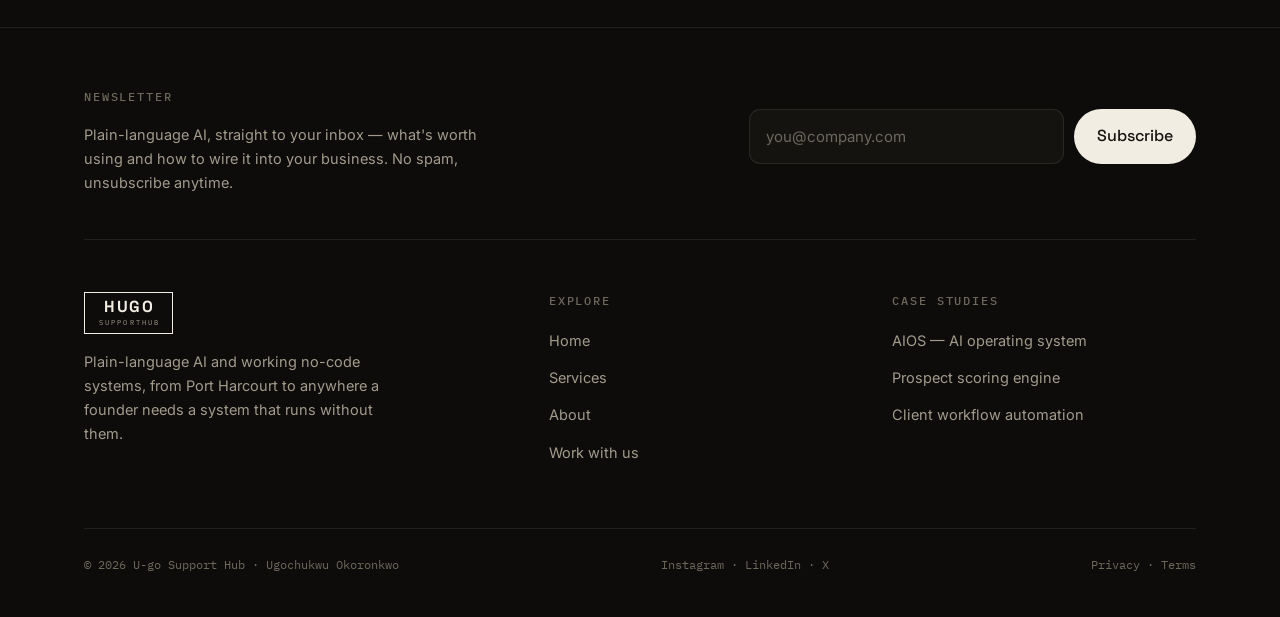
==== commit 97e92042: "Add Resend-backed newsletter signup (footer form + /api/subscribe) Footer newsletter form on the 7 m" ====
--- a/about.html
+++ b/about.html
@@ -103,6 +103,17 @@
 
 <footer>
   <div class="wrap">
+    <div class="foot-news">
+      <div class="foot foot-news-copy">
+        <h4>Newsletter</h4>
+        <p>Plain-language AI, straight to your inbox — what's worth using and how to wire it into your business. No spam, unsubscribe anytime.</p>
+      </div>
+      <form class="news-form" data-news-form>
+        <input type="email" name="email" placeholder="you@company.com" autocomplete="email" aria-label="Email address" required>
+        <button class="btn btn-primary" type="submit">Subscribe</button>
+        <p class="news-msg" data-news-msg role="status" aria-live="polite"></p>
+      </form>
+    </div>
     <div class="foot-grid">
       <div class="foot-brand foot">
         <a class="logo" href="/" aria-label="Hugo SupportHub — home"><span class="logo-frame"><b>HUGO</b><i>SUPPORTHUB</i></span></a>
--- a/assets/site.css
+++ b/assets/site.css
@@ -280,6 +280,23 @@
 .foot-base a{color:var(--muted-2)}
 .foot-base a:hover{color:var(--accent)}
 @media(max-width:760px){.foot-grid{grid-template-columns:1fr;gap:34px}}
+.foot-news{
+  display:grid;grid-template-columns:1.4fr 1fr;gap:40px;align-items:center;
+  margin-bottom:52px;padding-bottom:44px;border-bottom:1px solid var(--line);
+}
+.foot-news-copy p{color:var(--muted);font-size:14.5px;max-width:44ch}
+.news-form{display:flex;gap:10px;flex-wrap:wrap}
+.news-form input{
+  flex:1;min-width:210px;
+  background:var(--panel);border:1px solid var(--line);border-radius:11px;
+  padding:13px 16px;color:var(--cream);font-family:var(--body);font-size:15px;
+  transition:border-color .2s;
+}
+.news-form input:focus{border-color:var(--accent-line);outline:none}
+.news-form input::placeholder{color:var(--muted-2)}
+.news-form .btn{padding:13px 22px}
+.news-msg{flex-basis:100%;font-family:var(--mono);font-size:13px;color:var(--accent);min-height:0;margin:0}
+@media(max-width:760px){.foot-news{grid-template-columns:1fr;gap:22px}}
 
 /* ============================================================
    HOME
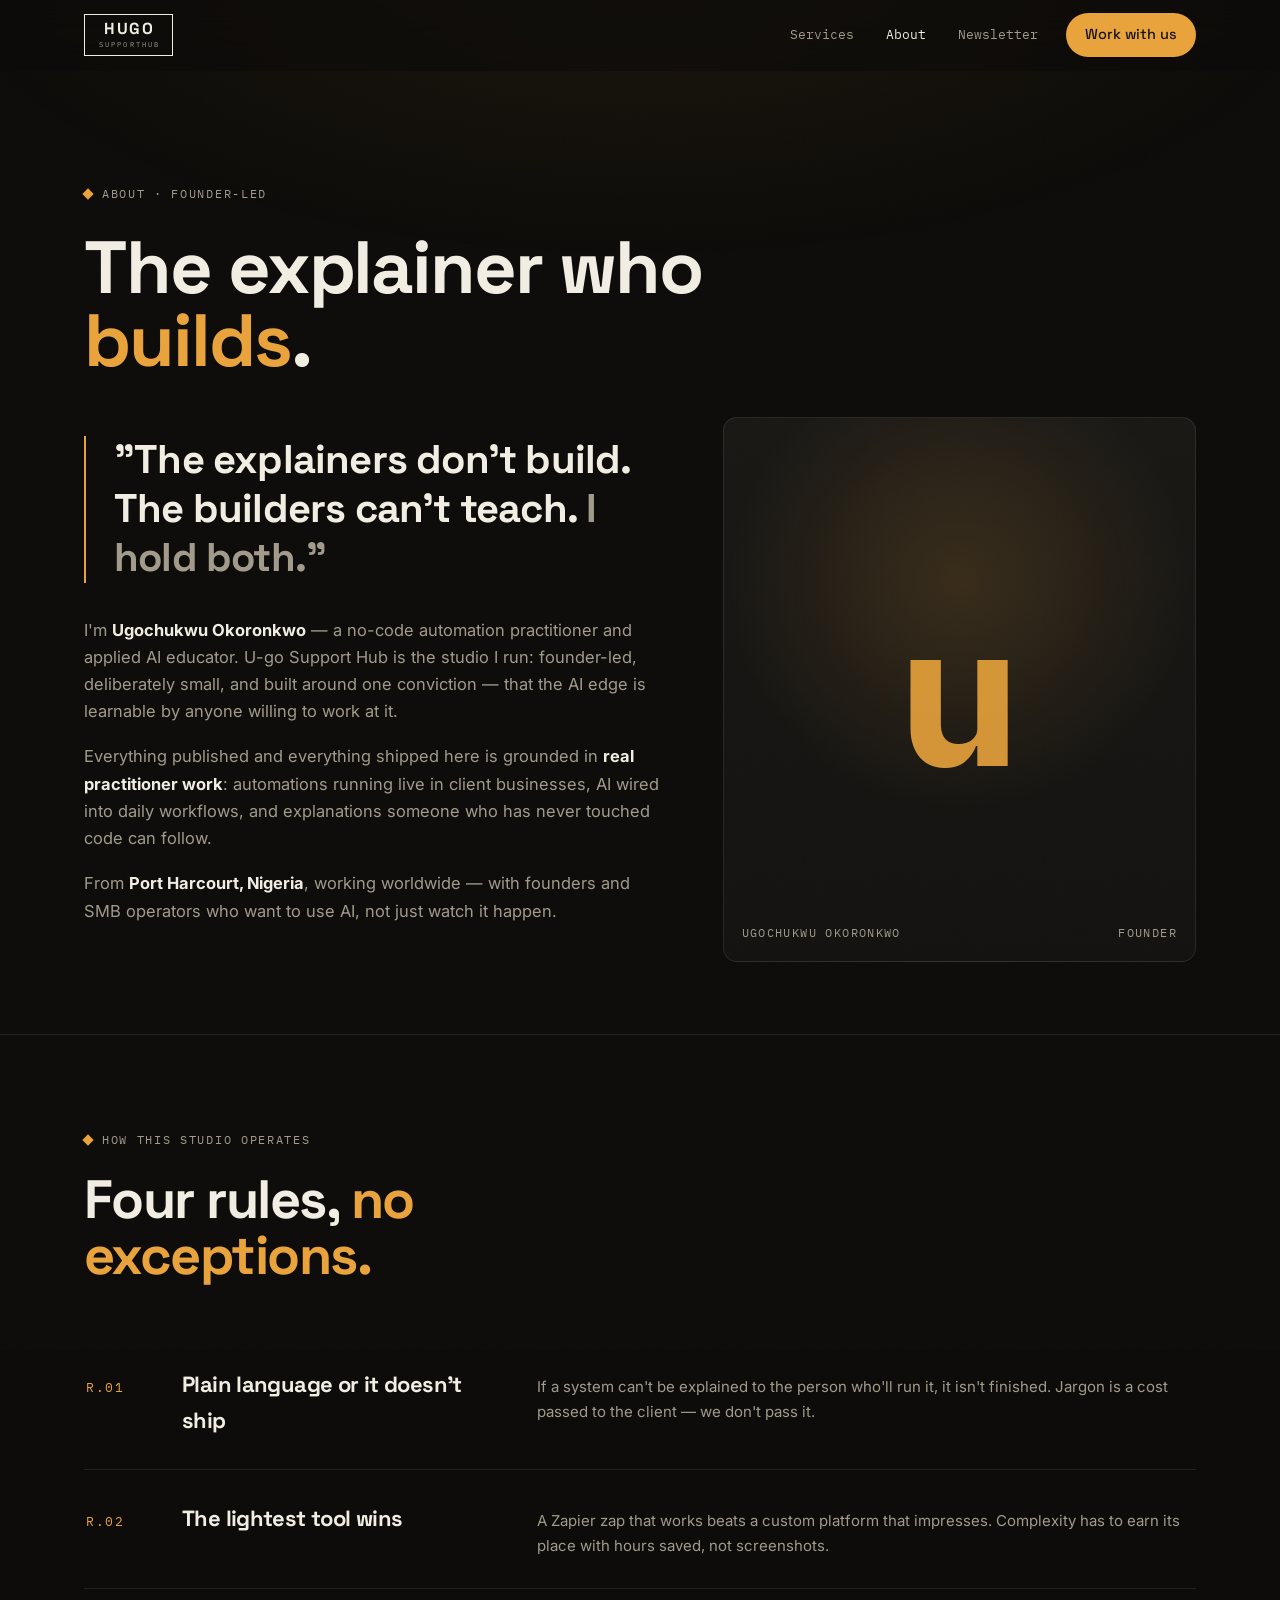
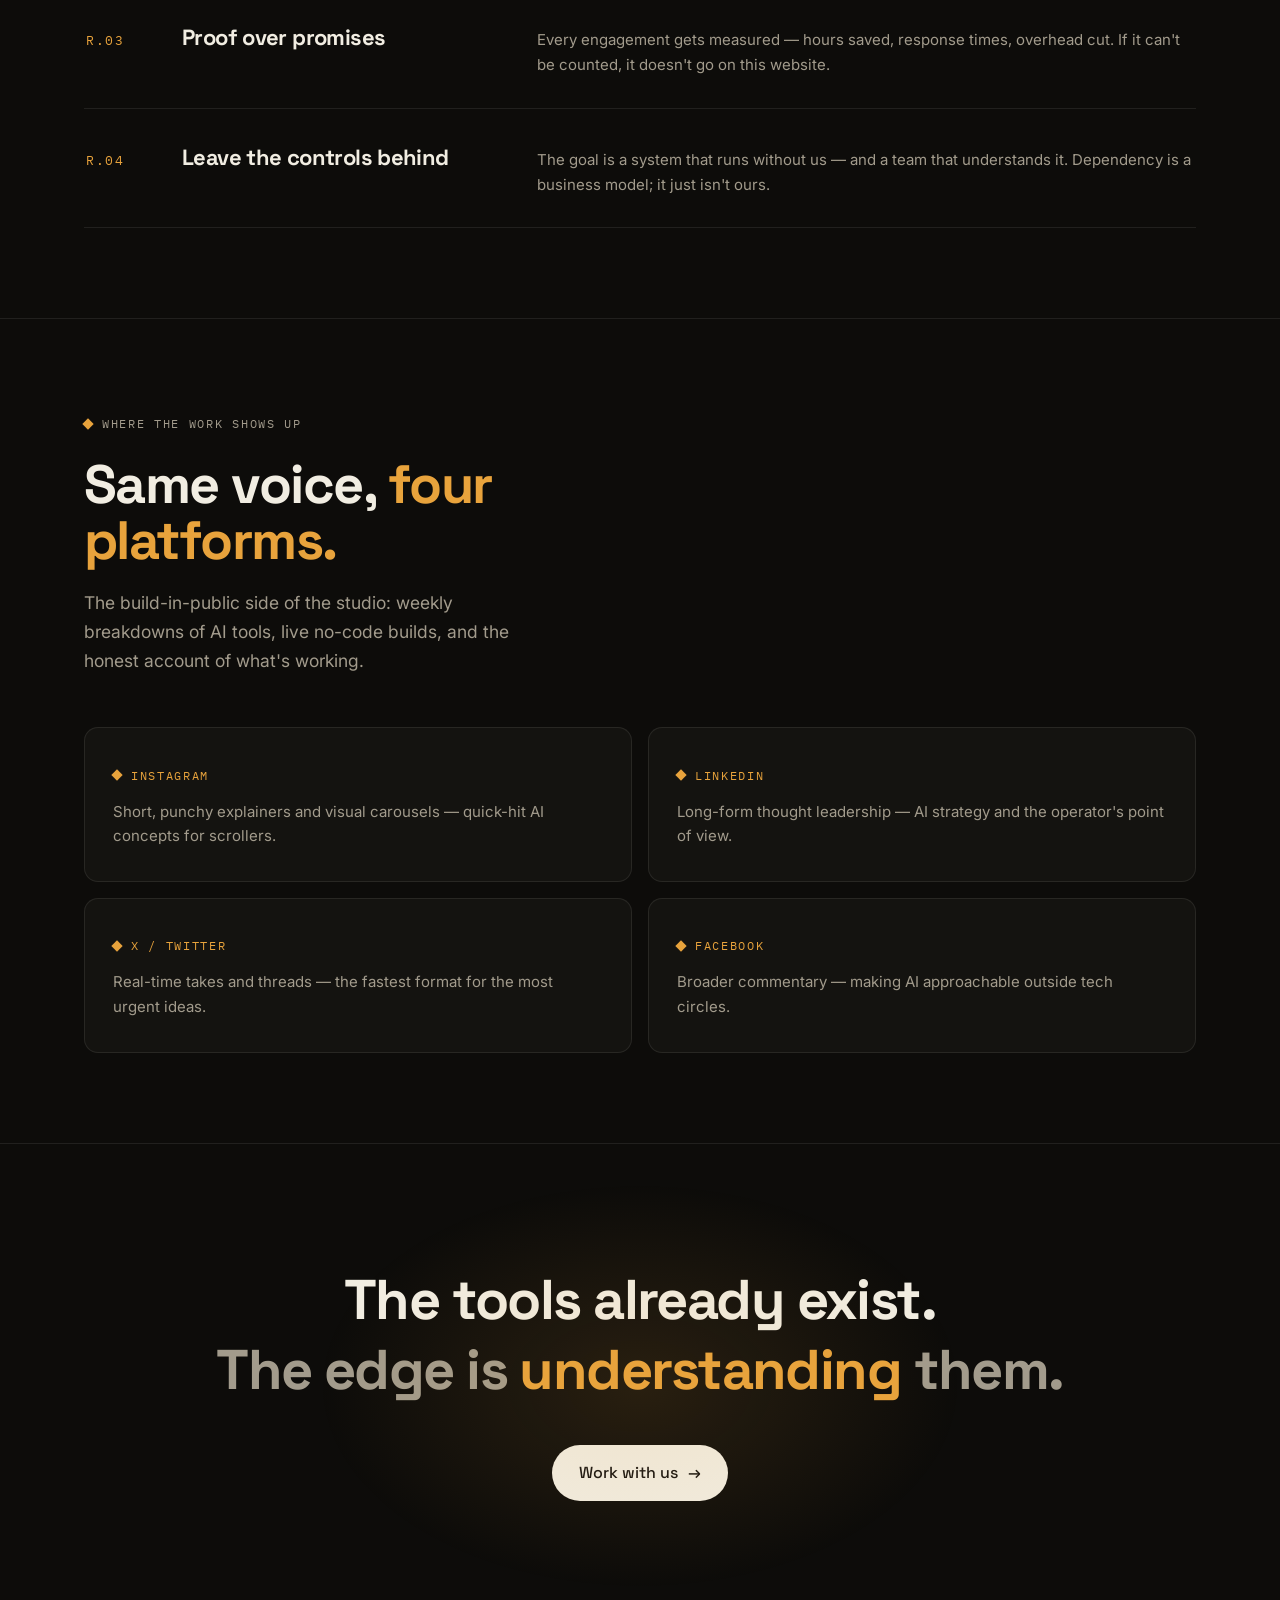
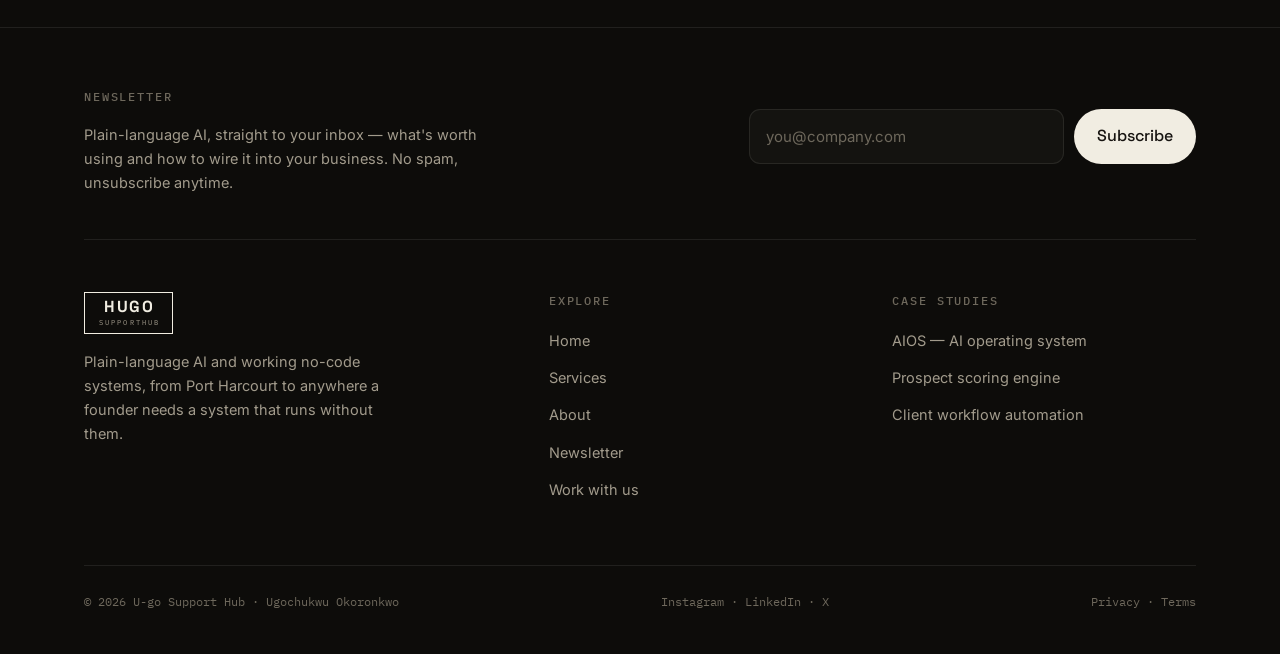
==== commit 2779e634: "Add /newsletter section, sitemap/robots, and full SEO meta layer - newsletter/: archive page with he" ====
--- a/about.html
+++ b/about.html
@@ -5,6 +5,18 @@
 <meta name="viewport" content="width=device-width, initial-scale=1.0">
 <title>About — U-go Support Hub</title>
 <meta name="description" content="U-go Support Hub is founder-led by Ugochukwu Okoronkwo — an AI explainer and no-code builder helping operators use AI, not just read about it.">
+<link rel="canonical" href="https://ugo-hub.vercel.app/about">
+<meta property="og:type" content="website">
+<meta property="og:title" content="About — U-go Support Hub">
+<meta property="og:description" content="U-go Support Hub is founder-led by Ugochukwu Okoronkwo — an AI explainer and no-code builder helping operators use AI, not just read about it.">
+<meta property="og:url" content="https://ugo-hub.vercel.app/about">
+<meta property="og:image" content="https://ugo-hub.vercel.app/og-image.png">
+<meta property="og:image:width" content="1200">
+<meta property="og:image:height" content="630">
+<meta name="twitter:card" content="summary_large_image">
+<meta name="twitter:title" content="About — U-go Support Hub">
+<meta name="twitter:description" content="U-go Support Hub is founder-led by Ugochukwu Okoronkwo — an AI explainer and no-code builder helping operators use AI, not just read about it.">
+<meta name="twitter:image" content="https://ugo-hub.vercel.app/og-image.png">
 <meta name="theme-color" content="#0D0C0A">
 <link rel="icon" href="data:image/svg+xml,%3Csvg xmlns='http://www.w3.org/2000/svg' viewBox='0 0 100 100'%3E%3Crect width='100' height='100' rx='22' fill='%230D0C0A'/%3E%3Ctext x='50' y='68' font-family='monospace' font-size='52' font-weight='700' text-anchor='middle' fill='%23E8A33C'%3Eu%3C/text%3E%3C/svg%3E">
 <link rel="preconnect" href="https://fonts.googleapis.com">
@@ -20,6 +32,7 @@
     <nav class="nav-links" aria-label="Main">
       <a href="/services">Services</a>
       <a href="/about">About</a>
+      <a href="/newsletter">Newsletter</a>
       <a class="nav-cta" href="/work-with-us">Work with us</a>
     </nav>
     <button class="menu-btn" type="button" aria-label="Open menu" aria-expanded="false" aria-controls="menuOverlay">
@@ -32,6 +45,7 @@
   <a href="/">Home</a>
   <a href="/services">Services</a>
   <a href="/about">About</a>
+  <a href="/newsletter">Newsletter</a>
   <a class="m-cta" href="/work-with-us">Work with us →</a>
   <div class="m-foot"><span>HUGO SUPPORTHUB</span><span>PORT HARCOURT → WORLDWIDE</span></div>
 </div>
@@ -125,6 +139,7 @@
           <li><a href="/">Home</a></li>
           <li><a href="/services">Services</a></li>
           <li><a href="/about">About</a></li>
+          <li><a href="/newsletter">Newsletter</a></li>
           <li><a href="/work-with-us">Work with us</a></li>
         </ul>
       </div>
